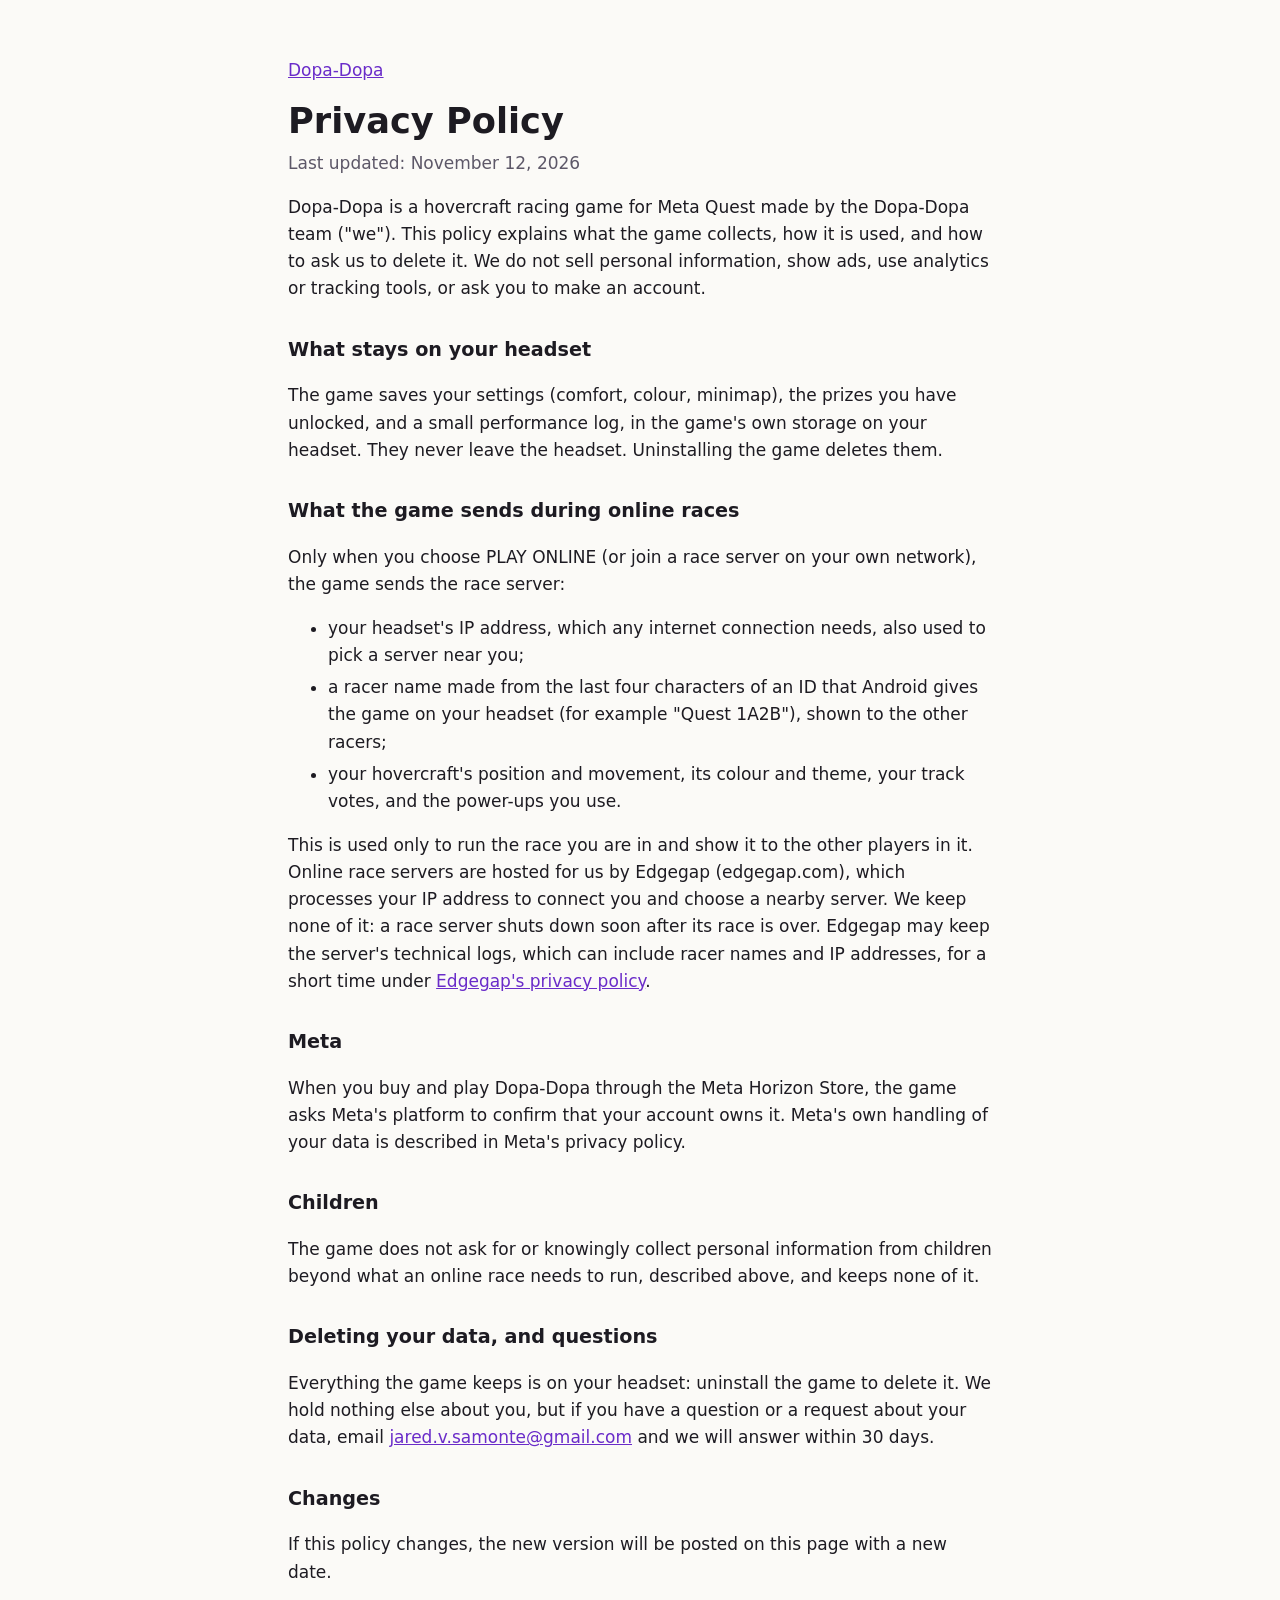
==== privacy.html @ 22d7c179 "Support page and privacy policy for Dopa-Dopa Co-Authored-By: Claude Opus 5.5 <noreply@anthropic.com" ====
<!doctype html>
<html lang="en">
<head>
<meta charset="utf-8">
<meta name="viewport" content="width=device-width, initial-scale=1">
<title>Dopa-Dopa Privacy Policy</title>
<link rel="stylesheet" href="style.css">
</head>
<body>
<main>
<p><a href="index.html">Dopa-Dopa</a></p>
<h1>Privacy Policy</h1>
<p class="date">Last updated: November 12, 2026</p>

<p>Dopa-Dopa is a hovercraft racing game for Meta Quest made by the Dopa-Dopa team
("we"). This policy explains what the game collects, how it is used, and how to ask
us to delete it. We do not sell personal information, show ads, use analytics or
tracking tools, or ask you to make an account.</p>

<h2>What stays on your headset</h2>
<p>The game saves your settings (comfort, colour, minimap), the prizes you have
unlocked, and a small performance log, in the game's own storage on your headset.
They never leave the headset. Uninstalling the game deletes them.</p>

<h2>What the game sends during online races</h2>
<p>Only when you choose PLAY ONLINE (or join a race server on your own network), the
game sends the race server:</p>
<ul>
<li>your headset's IP address, which any internet connection needs, also used to pick
a server near you;</li>
<li>a racer name made from the last four characters of an ID that Android gives the
game on your headset (for example "Quest 1A2B"), shown to the other racers;</li>
<li>your hovercraft's position and movement, its colour and theme, your track
votes, and the power-ups you use.</li>
</ul>
<p>This is used only to run the race you are in and show it to the other players in
it. Online race servers are hosted for us by Edgegap (edgegap.com), which processes
your IP address to connect you and choose a nearby server. We keep none of it: a race
server shuts down soon after its race is over. Edgegap may keep the server's technical
logs, which can include racer names and IP addresses, for a short time under
<a href="https://edgegap.com/privacy">Edgegap's privacy policy</a>.</p>

<h2>Meta</h2>
<p>When you buy and play Dopa-Dopa through the Meta Horizon Store, the game asks
Meta's platform to confirm that your account owns it. Meta's own handling of your
data is described in Meta's privacy policy.</p>

<h2>Children</h2>
<p>The game does not ask for or knowingly collect personal information from children
beyond what an online race needs to run, described above, and keeps none of it.</p>

<h2>Deleting your data, and questions</h2>
<p>Everything the game keeps is on your headset: uninstall the game to delete it. We
hold nothing else about you, but if you have a question or a request about your
data, email <a href="mailto:jared.v.samonte@gmail.com">jared.v.samonte@gmail.com</a> and we will answer within
30 days.</p>

<h2>Changes</h2>
<p>If this policy changes, the new version will be posted on this page with a new
date.</p>
</main>
</body>
</html>
---- style.css ----
:root {
  --bg: #fbfaf7;
  --text: #1d1b22;
  --muted: #5d5868;
  --accent: #6a2cc9;
}
@media (prefers-color-scheme: dark) {
  :root {
    --bg: #15131a;
    --text: #ece9f2;
    --muted: #a39db0;
    --accent: #b993ff;
  }
}
body {
  margin: 0;
  background: var(--bg);
  color: var(--text);
  font: 17px/1.6 system-ui, -apple-system, "Segoe UI", Roboto, sans-serif;
}
main {
  max-width: 44rem;
  margin: 0 auto;
  padding: 2.5rem 16px 4rem;
}
h1 { font-size: 2.2rem; line-height: 1.15; margin: 0 0 0.5rem; }
h2 { font-size: 1.2rem; margin: 2rem 0 0.4rem; }
.lead { font-size: 1.15rem; }
.date { color: var(--muted); margin-top: 0; }
a { color: var(--accent); }
li { margin: 0.3rem 0; }
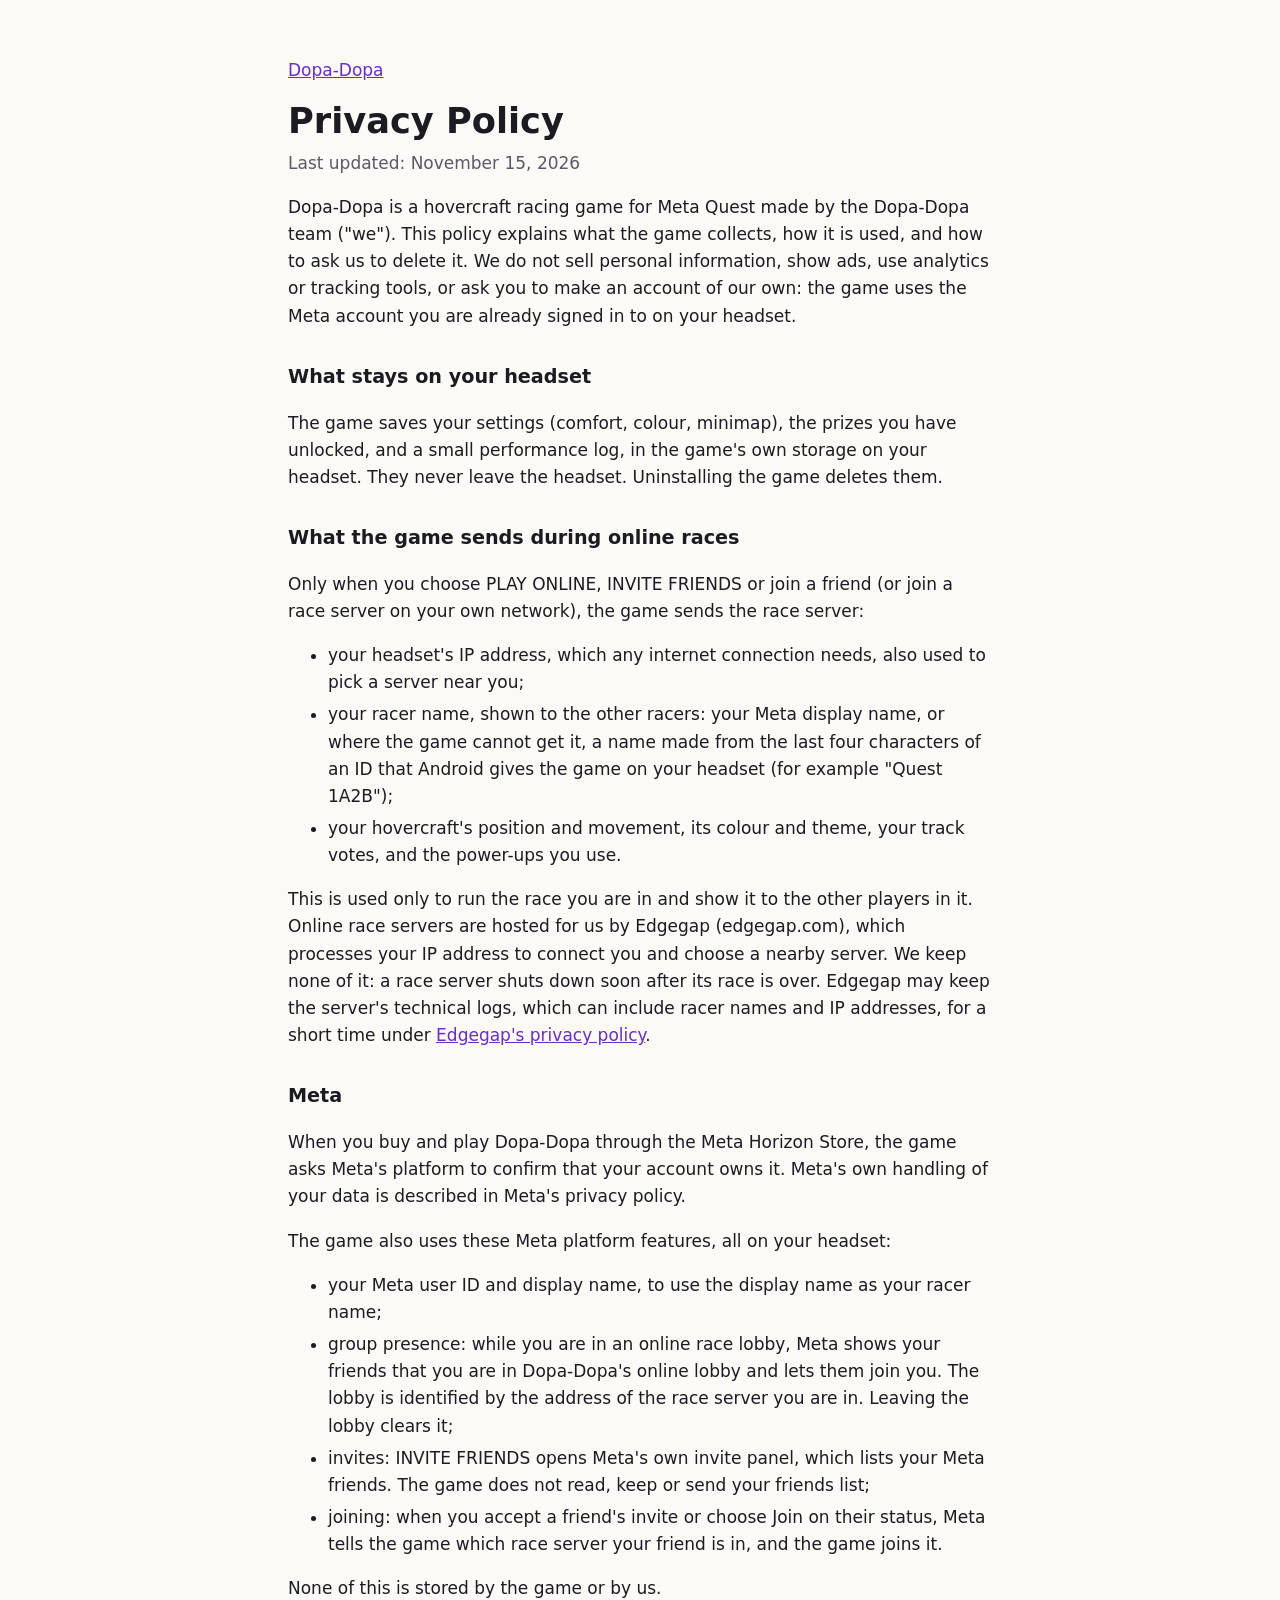
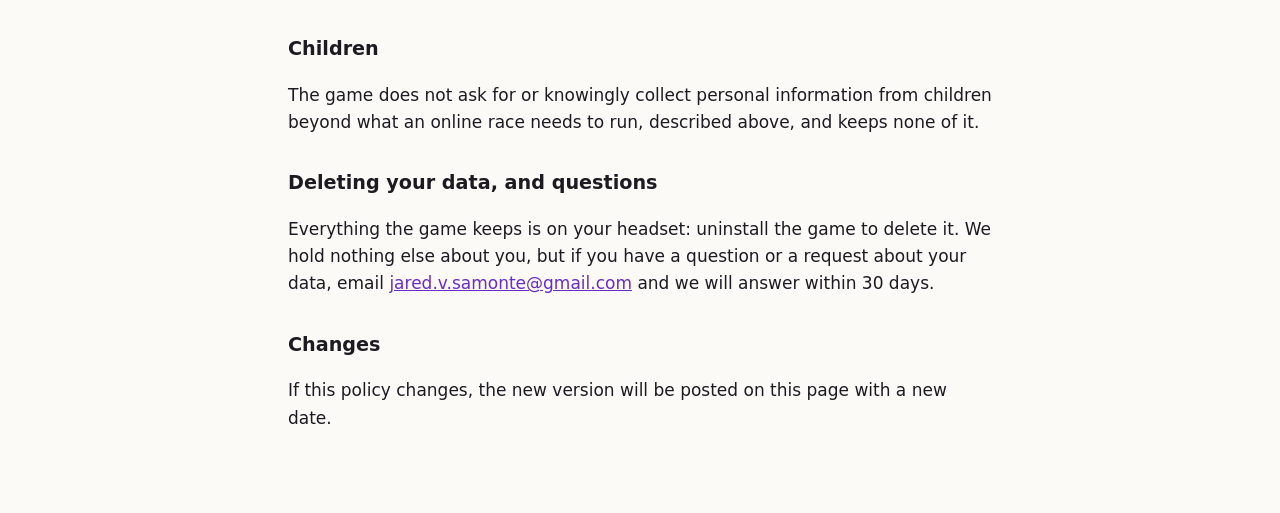
==== commit 2e2584cb: "Privacy policy: Meta display name, group presence and invites (INVITE FRIENDS) Co-Authored-By: Claud" ====
--- a/privacy.html
+++ b/privacy.html
@@ -10,12 +10,13 @@
 <main>
 <p><a href="index.html">Dopa-Dopa</a></p>
 <h1>Privacy Policy</h1>
-<p class="date">Last updated: November 12, 2026</p>
+<p class="date">Last updated: November 15, 2026</p>
 
 <p>Dopa-Dopa is a hovercraft racing game for Meta Quest made by the Dopa-Dopa team
 ("we"). This policy explains what the game collects, how it is used, and how to ask
 us to delete it. We do not sell personal information, show ads, use analytics or
-tracking tools, or ask you to make an account.</p>
+tracking tools, or ask you to make an account of our own: the game uses the Meta
+account you are already signed in to on your headset.</p>
 
 <h2>What stays on your headset</h2>
 <p>The game saves your settings (comfort, colour, minimap), the prizes you have
@@ -23,13 +24,14 @@
 They never leave the headset. Uninstalling the game deletes them.</p>
 
 <h2>What the game sends during online races</h2>
-<p>Only when you choose PLAY ONLINE (or join a race server on your own network), the
-game sends the race server:</p>
+<p>Only when you choose PLAY ONLINE, INVITE FRIENDS or join a friend (or join a race
+server on your own network), the game sends the race server:</p>
 <ul>
 <li>your headset's IP address, which any internet connection needs, also used to pick
 a server near you;</li>
-<li>a racer name made from the last four characters of an ID that Android gives the
-game on your headset (for example "Quest 1A2B"), shown to the other racers;</li>
+<li>your racer name, shown to the other racers: your Meta display name, or where the
+game cannot get it, a name made from the last four characters of an ID that Android
+gives the game on your headset (for example "Quest 1A2B");</li>
 <li>your hovercraft's position and movement, its colour and theme, your track
 votes, and the power-ups you use.</li>
 </ul>
@@ -44,6 +46,18 @@
 <p>When you buy and play Dopa-Dopa through the Meta Horizon Store, the game asks
 Meta's platform to confirm that your account owns it. Meta's own handling of your
 data is described in Meta's privacy policy.</p>
+<p>The game also uses these Meta platform features, all on your headset:</p>
+<ul>
+<li>your Meta user ID and display name, to use the display name as your racer name;</li>
+<li>group presence: while you are in an online race lobby, Meta shows your friends
+that you are in Dopa-Dopa's online lobby and lets them join you. The lobby is
+identified by the address of the race server you are in. Leaving the lobby clears it;</li>
+<li>invites: INVITE FRIENDS opens Meta's own invite panel, which lists your Meta
+friends. The game does not read, keep or send your friends list;</li>
+<li>joining: when you accept a friend's invite or choose Join on their status, Meta
+tells the game which race server your friend is in, and the game joins it.</li>
+</ul>
+<p>None of this is stored by the game or by us.</p>
 
 <h2>Children</h2>
 <p>The game does not ask for or knowingly collect personal information from children
